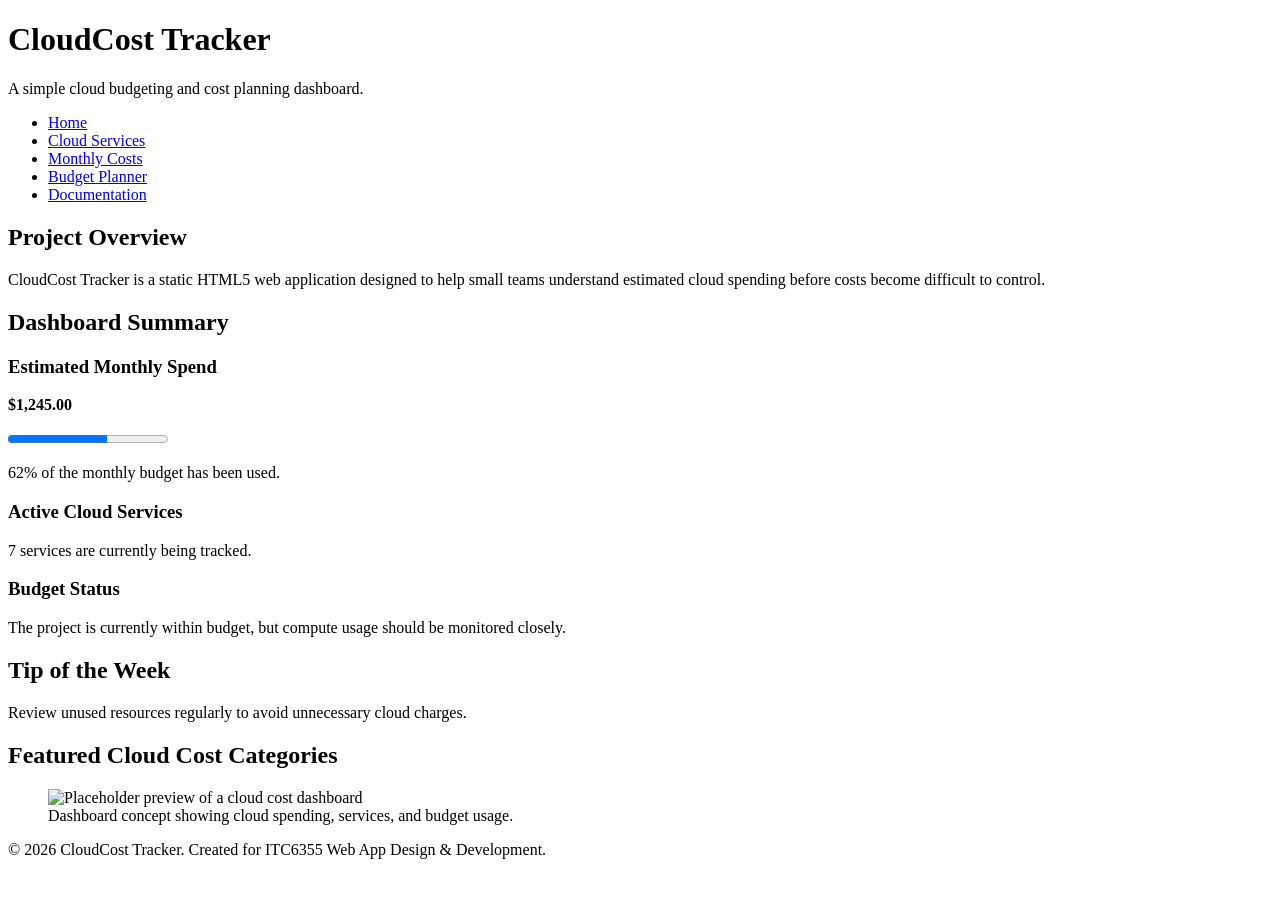
==== index.html @ 3f30b9d7 "Initial HTML5 project setup" ====
<!DOCTYPE html>
<html lang="en">
<head>
  <meta charset="UTF-8">
  <meta name="viewport" content="width=device-width, initial-scale=1.0">
  <meta name="description" content="CloudCost Tracker helps users view cloud services, budgets, and estimated monthly spending.">
  <title>CloudCost Tracker | Home</title>
</head>
<body>
  <header>
    <h1>CloudCost Tracker</h1>
    <p>A simple cloud budgeting and cost planning dashboard.</p>

    <nav aria-label="Main navigation">
      <ul>
        <li><a href="index.html">Home</a></li>
        <li><a href="services.html">Cloud Services</a></li>
        <li><a href="costs.html">Monthly Costs</a></li>
        <li><a href="budget.html">Budget Planner</a></li>
        <li><a href="documentation.html">Documentation</a></li>
      </ul>
    </nav>
  </header>

  <main>
    <section>
      <h2>Project Overview</h2>
      <p>
        CloudCost Tracker is a static HTML5 web application designed to help small teams understand
        estimated cloud spending before costs become difficult to control.
      </p>
    </section>

    <section>
      <h2>Dashboard Summary</h2>
      <article>
        <h3>Estimated Monthly Spend</h3>
        <p><strong>$1,245.00</strong></p>
        <progress value="62" max="100">62%</progress>
        <p>62% of the monthly budget has been used.</p>
      </article>

      <article>
        <h3>Active Cloud Services</h3>
        <p>7 services are currently being tracked.</p>
      </article>

      <article>
        <h3>Budget Status</h3>
        <p>The project is currently within budget, but compute usage should be monitored closely.</p>
      </article>
    </section>

    <aside>
      <h2>Tip of the Week</h2>
      <p>Review unused resources regularly to avoid unnecessary cloud charges.</p>
    </aside>

    <section>
      <h2>Featured Cloud Cost Categories</h2>
      <figure>
        <img src="https://via.placeholder.com/500x220?text=Cloud+Cost+Dashboard" alt="Placeholder preview of a cloud cost dashboard">
        <figcaption>Dashboard concept showing cloud spending, services, and budget usage.</figcaption>
      </figure>
    </section>
  </main>

  <footer>
    <p>&copy; 2026 CloudCost Tracker. Created for ITC6355 Web App Design &amp; Development.</p>
  </footer>
</body>
</html>
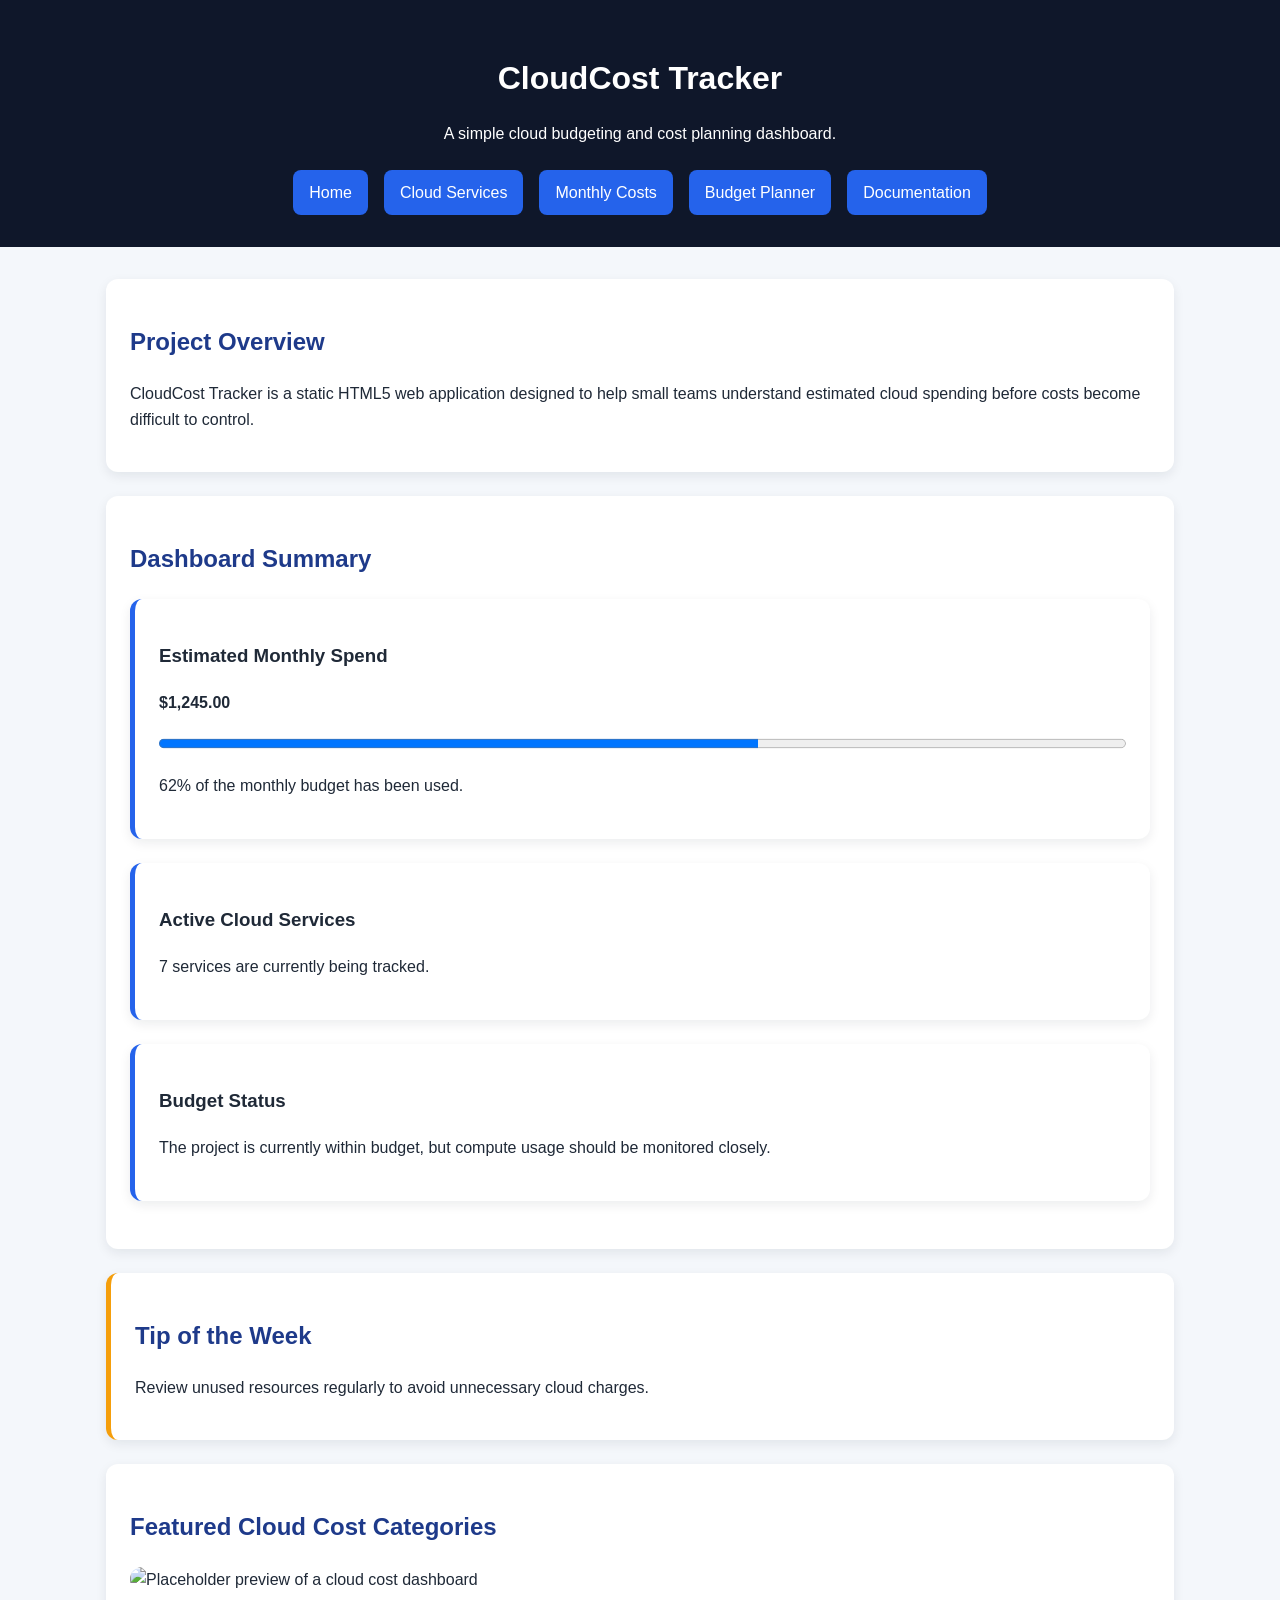
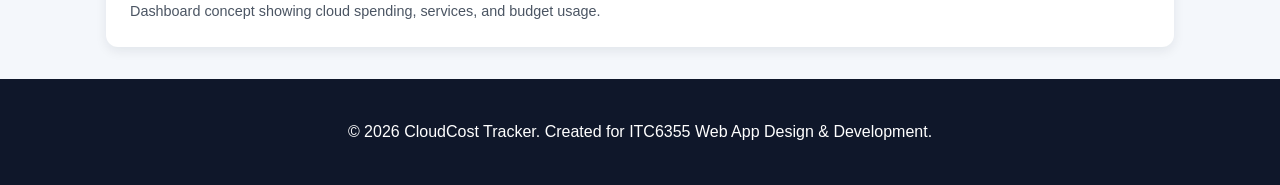
==== commit 15134abe: "Add CSS3 styling and responsive layout" ====
--- a/index.html
+++ b/index.html
@@ -5,6 +5,7 @@
   <meta name="viewport" content="width=device-width, initial-scale=1.0">
   <meta name="description" content="CloudCost Tracker helps users view cloud services, budgets, and estimated monthly spending.">
   <title>CloudCost Tracker | Home</title>
+  <link rel="stylesheet" href="assets/css/styles.css">
 </head>
 <body>
   <header>
--- a/assets/css/styles.css
+++ b/assets/css/styles.css
@@ -0,0 +1,199 @@
+* {
+  box-sizing: border-box;
+}
+
+body {
+  margin: 0;
+  font-family: Arial, Helvetica, sans-serif;
+  background-color: #f4f7fb;
+  color: #1f2937;
+  line-height: 1.6;
+}
+
+header {
+  background-color: #0f172a;
+  color: white;
+  padding: 2rem;
+  text-align: center;
+}
+
+header h1 {
+  margin-bottom: 0.5rem;
+}
+
+nav ul {
+  list-style: none;
+  padding: 0;
+  margin: 1.5rem 0 0;
+  display: flex;
+  justify-content: center;
+  gap: 1rem;
+  flex-wrap: wrap;
+}
+
+nav a {
+  color: white;
+  text-decoration: none;
+  background-color: #2563eb;
+  padding: 0.6rem 1rem;
+  border-radius: 8px;
+  display: inline-block;
+}
+
+nav a:hover {
+  background-color: #1d4ed8;
+}
+
+main {
+  max-width: 1100px;
+  margin: 2rem auto;
+  padding: 0 1rem;
+}
+
+section,
+article,
+aside,
+details {
+  background-color: white;
+  padding: 1.5rem;
+  margin-bottom: 1.5rem;
+  border-radius: 12px;
+  box-shadow: 0 4px 12px rgba(15, 23, 42, 0.08);
+}
+
+h2 {
+  color: #1e3a8a;
+}
+
+article {
+  border-left: 5px solid #2563eb;
+}
+
+aside {
+  border-left: 5px solid #f59e0b;
+}
+
+table {
+  width: 100%;
+  border-collapse: collapse;
+  margin-top: 1rem;
+  background-color: white;
+}
+
+caption {
+  font-weight: bold;
+  margin-bottom: 0.75rem;
+}
+
+th,
+td {
+  border: 1px solid #d1d5db;
+  padding: 0.8rem;
+  text-align: left;
+}
+
+th {
+  background-color: #1e3a8a;
+  color: white;
+}
+
+tr:nth-child(even) {
+  background-color: #f9fafb;
+}
+
+form {
+  max-width: 700px;
+}
+
+fieldset {
+  border: 1px solid #cbd5e1;
+  border-radius: 10px;
+  padding: 1.5rem;
+}
+
+legend {
+  font-weight: bold;
+  color: #1e3a8a;
+}
+
+label {
+  font-weight: bold;
+}
+
+input,
+select,
+textarea,
+button {
+  width: 100%;
+  padding: 0.7rem;
+  margin-top: 0.3rem;
+  border: 1px solid #cbd5e1;
+  border-radius: 8px;
+  font-size: 1rem;
+}
+
+button {
+  background-color: #2563eb;
+  color: white;
+  border: none;
+  cursor: pointer;
+  margin-top: 1rem;
+}
+
+button:hover {
+  background-color: #1d4ed8;
+}
+
+progress {
+  width: 100%;
+  height: 1.2rem;
+}
+
+figure {
+  margin: 0;
+}
+
+img {
+  max-width: 100%;
+  border-radius: 12px;
+}
+
+figcaption {
+  font-size: 0.9rem;
+  color: #4b5563;
+  margin-top: 0.5rem;
+}
+
+footer {
+  background-color: #0f172a;
+  color: white;
+  text-align: center;
+  padding: 1.5rem;
+  margin-top: 2rem;
+}
+
+@media (max-width: 700px) {
+  header {
+    padding: 1.5rem 1rem;
+  }
+
+  nav ul {
+    flex-direction: column;
+    align-items: center;
+  }
+
+  nav a {
+    width: 100%;
+    text-align: center;
+  }
+
+  main {
+    margin: 1rem auto;
+  }
+
+  th,
+  td {
+    font-size: 0.9rem;
+    padding: 0.6rem;
+  }
+}
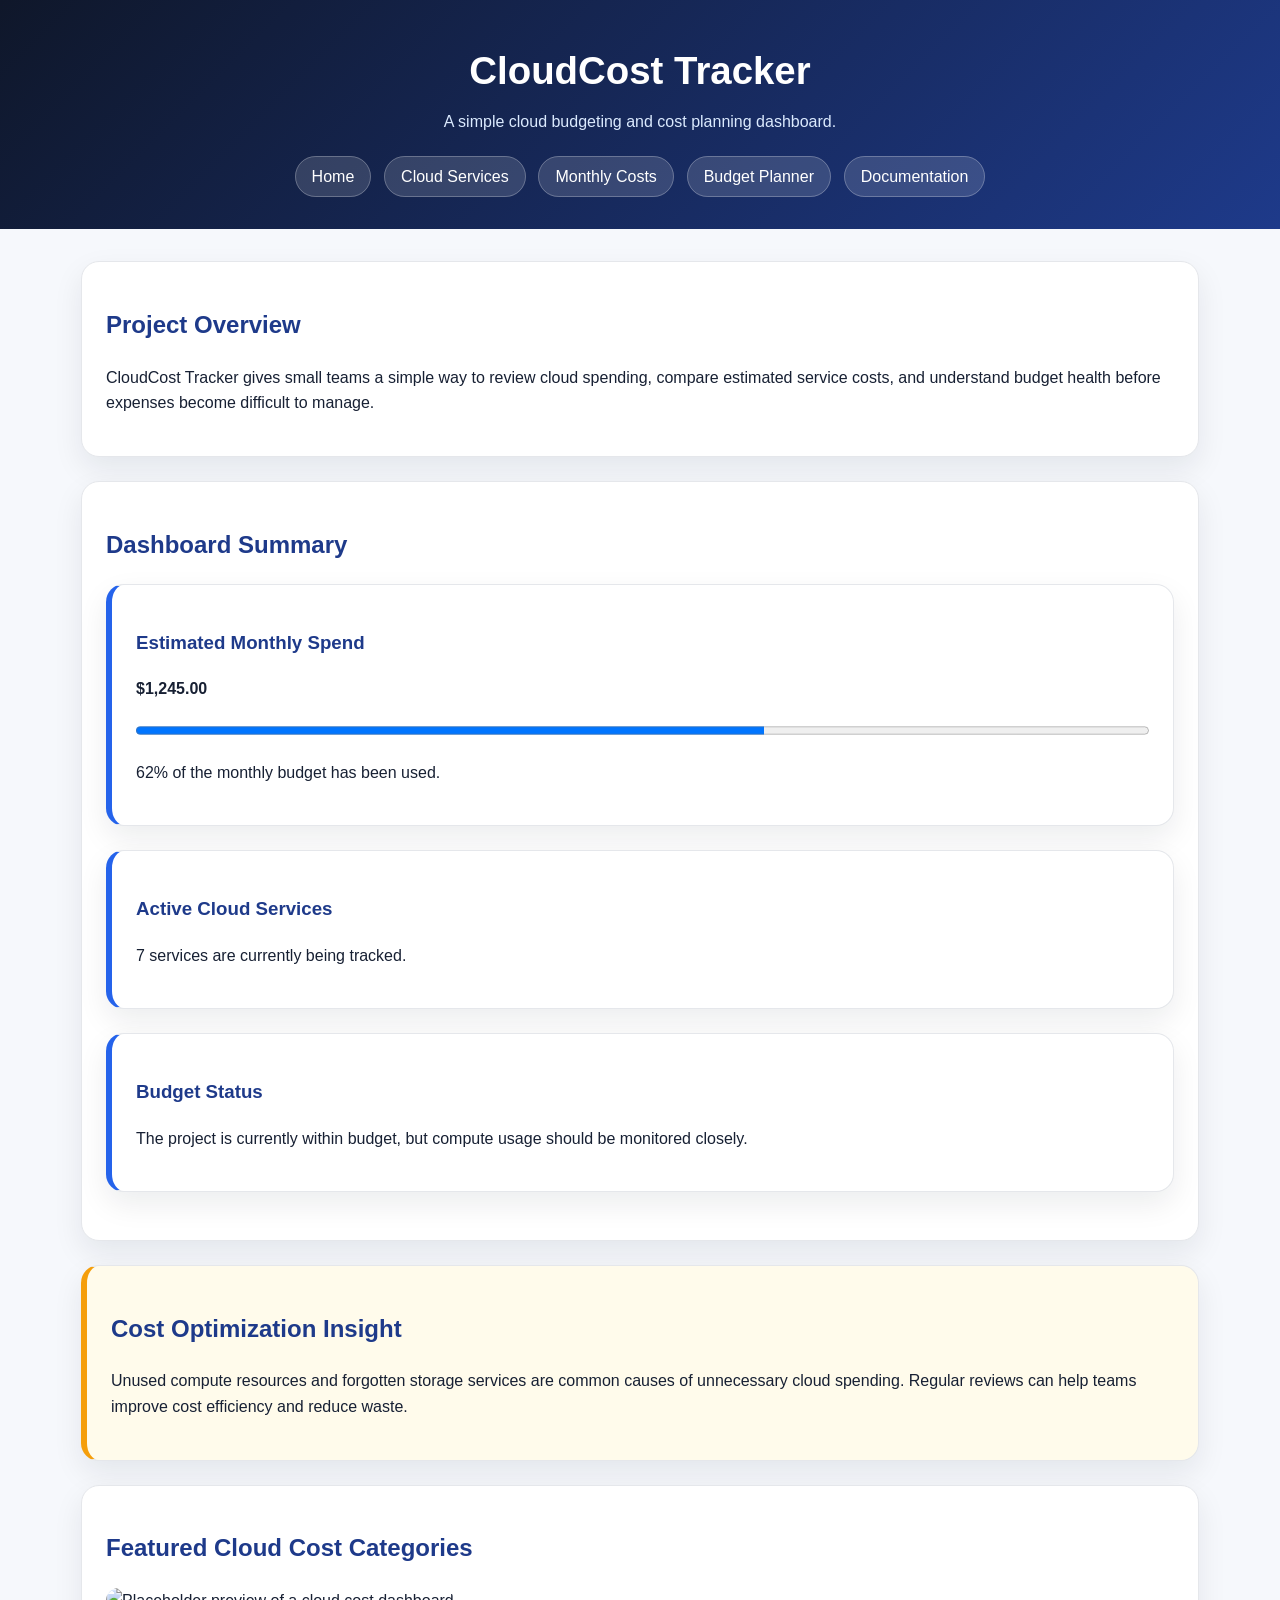
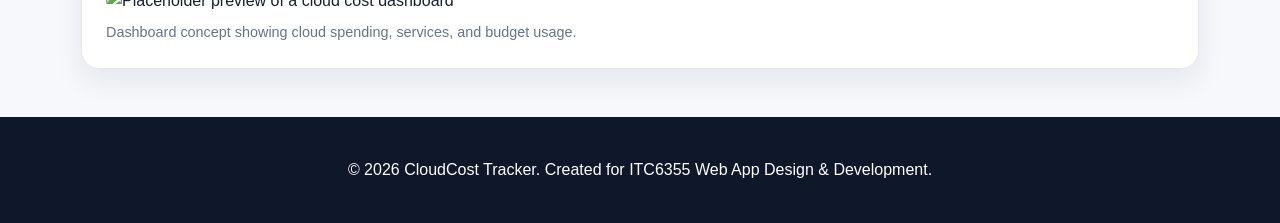
==== commit e8aa4bbd: "Enhance dashboard styling and update project documentation" ====
--- a/index.html
+++ b/index.html
@@ -27,8 +27,9 @@
     <section>
       <h2>Project Overview</h2>
       <p>
-        CloudCost Tracker is a static HTML5 web application designed to help small teams understand
-        estimated cloud spending before costs become difficult to control.
+        CloudCost Tracker gives small teams a simple way to review cloud spending,
+        compare estimated service costs, and understand budget health before expenses
+        become difficult to manage.
       </p>
     </section>
 
@@ -53,8 +54,9 @@
     </section>
 
     <aside>
-      <h2>Tip of the Week</h2>
-      <p>Review unused resources regularly to avoid unnecessary cloud charges.</p>
+      <h2>Cost Optimization Insight</h2>
+      <p>Unused compute resources and forgotten storage services are common causes of unnecessary cloud spending.
+         Regular reviews can help teams improve cost efficiency and reduce waste.</p>
     </aside>
 
     <section>
--- a/assets/css/styles.css
+++ b/assets/css/styles.css
@@ -5,47 +5,54 @@
 body {
   margin: 0;
   font-family: Arial, Helvetica, sans-serif;
-  background-color: #f4f7fb;
-  color: #1f2937;
+  background: #f6f8fc;
+  color: #172033;
   line-height: 1.6;
 }
 
 header {
-  background-color: #0f172a;
-  color: white;
-  padding: 2rem;
+  background: linear-gradient(135deg, #0f172a, #1e3a8a);
+  color: white;
+  padding: 2.5rem 1.5rem;
   text-align: center;
 }
 
 header h1 {
-  margin-bottom: 0.5rem;
+  margin: 0;
+  font-size: 2.4rem;
+}
+
+header p {
+  color: #dbeafe;
+  margin-top: 0.5rem;
 }
 
 nav ul {
   list-style: none;
   padding: 0;
-  margin: 1.5rem 0 0;
+  margin: 1.8rem 0 0;
   display: flex;
   justify-content: center;
-  gap: 1rem;
+  gap: 0.8rem;
   flex-wrap: wrap;
 }
 
 nav a {
   color: white;
   text-decoration: none;
-  background-color: #2563eb;
-  padding: 0.6rem 1rem;
-  border-radius: 8px;
-  display: inline-block;
+  padding: 0.7rem 1rem;
+  border-radius: 999px;
+  background: rgba(255, 255, 255, 0.14);
+  border: 1px solid rgba(255, 255, 255, 0.25);
 }
 
 nav a:hover {
-  background-color: #1d4ed8;
+  background: white;
+  color: #1e3a8a;
 }
 
 main {
-  max-width: 1100px;
+  max-width: 1150px;
   margin: 2rem auto;
   padding: 0 1rem;
 }
@@ -54,60 +61,69 @@
 article,
 aside,
 details {
-  background-color: white;
+  background: white;
+  border-radius: 18px;
   padding: 1.5rem;
   margin-bottom: 1.5rem;
-  border-radius: 12px;
-  box-shadow: 0 4px 12px rgba(15, 23, 42, 0.08);
-}
-
-h2 {
+  box-shadow: 0 12px 30px rgba(15, 23, 42, 0.08);
+  border: 1px solid #e5e7eb;
+}
+
+section h2,
+article h3,
+aside h2,
+details summary {
   color: #1e3a8a;
 }
 
 article {
-  border-left: 5px solid #2563eb;
+  border-left: 6px solid #2563eb;
 }
 
 aside {
-  border-left: 5px solid #f59e0b;
+  border-left: 6px solid #f59e0b;
+  background: #fffbeb;
+}
+
+progress {
+  width: 100%;
+  height: 1.1rem;
 }
 
 table {
   width: 100%;
   border-collapse: collapse;
+  overflow: hidden;
+  border-radius: 14px;
   margin-top: 1rem;
-  background-color: white;
+  background: white;
 }
 
 caption {
   font-weight: bold;
-  margin-bottom: 0.75rem;
+  margin-bottom: 0.8rem;
+  color: #374151;
 }
 
 th,
 td {
-  border: 1px solid #d1d5db;
-  padding: 0.8rem;
+  padding: 0.95rem;
+  border-bottom: 1px solid #e5e7eb;
   text-align: left;
 }
 
 th {
-  background-color: #1e3a8a;
+  background: #0f172a;
   color: white;
 }
 
 tr:nth-child(even) {
-  background-color: #f9fafb;
-}
-
-form {
-  max-width: 700px;
+  background: #f8fafc;
 }
 
 fieldset {
-  border: 1px solid #cbd5e1;
-  border-radius: 10px;
+  border: 1px solid #dbe3f0;
+  border-radius: 16px;
   padding: 1.5rem;
 }
 
@@ -125,28 +141,30 @@
 textarea,
 button {
   width: 100%;
-  padding: 0.7rem;
-  margin-top: 0.3rem;
+  padding: 0.8rem;
+  margin-top: 0.35rem;
   border: 1px solid #cbd5e1;
-  border-radius: 8px;
+  border-radius: 10px;
   font-size: 1rem;
 }
 
+input:focus,
+select:focus,
+textarea:focus {
+  outline: 3px solid #bfdbfe;
+  border-color: #2563eb;
+}
+
 button {
-  background-color: #2563eb;
+  background: #2563eb;
   color: white;
   border: none;
   cursor: pointer;
-  margin-top: 1rem;
+  font-weight: bold;
 }
 
 button:hover {
-  background-color: #1d4ed8;
-}
-
-progress {
-  width: 100%;
-  height: 1.2rem;
+  background: #1d4ed8;
 }
 
 figure {
@@ -155,45 +173,39 @@
 
 img {
   max-width: 100%;
-  border-radius: 12px;
+  border-radius: 16px;
 }
 
 figcaption {
+  color: #64748b;
   font-size: 0.9rem;
-  color: #4b5563;
   margin-top: 0.5rem;
 }
 
 footer {
-  background-color: #0f172a;
+  background: #0f172a;
   color: white;
   text-align: center;
   padding: 1.5rem;
-  margin-top: 2rem;
+  margin-top: 3rem;
 }
 
 @media (max-width: 700px) {
-  header {
-    padding: 1.5rem 1rem;
+  header h1 {
+    font-size: 1.9rem;
   }
 
   nav ul {
     flex-direction: column;
-    align-items: center;
   }
 
   nav a {
-    width: 100%;
-    text-align: center;
-  }
-
-  main {
-    margin: 1rem auto;
+    display: block;
   }
 
   th,
   td {
     font-size: 0.9rem;
-    padding: 0.6rem;
+    padding: 0.65rem;
   }
 }
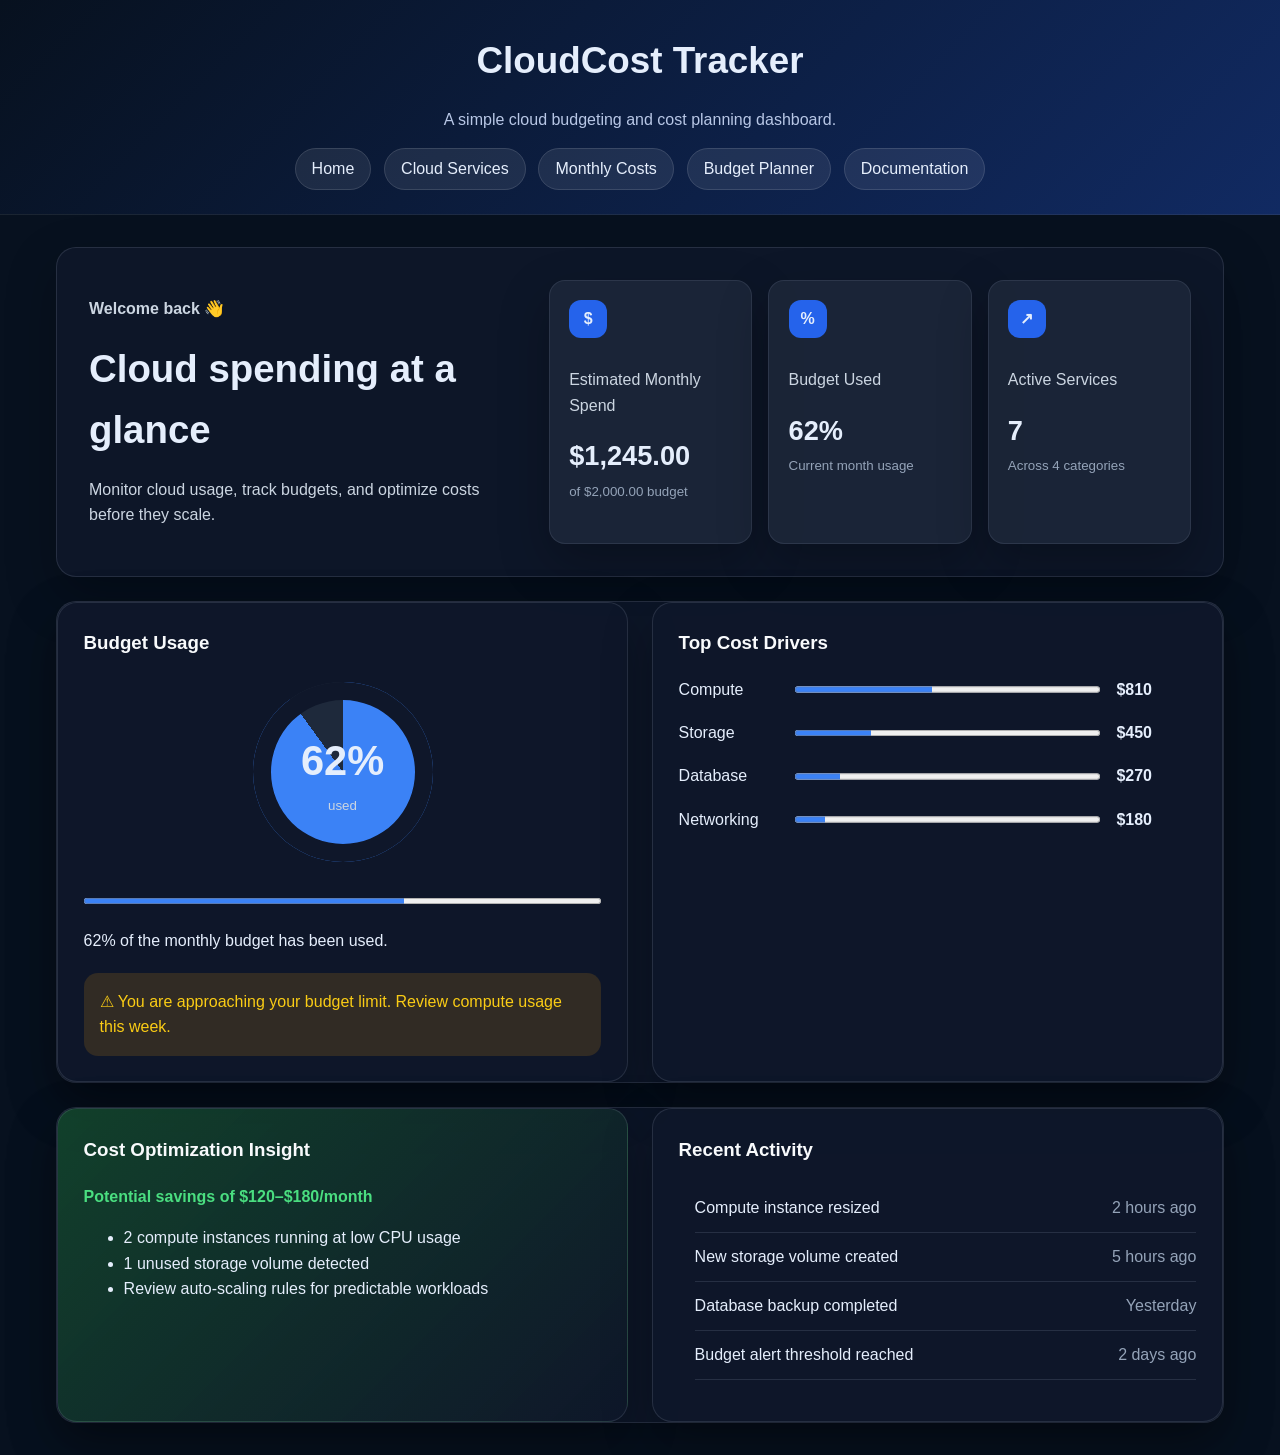
==== commit ab901771: "Redesign homepage dashboard" ====
--- a/index.html
+++ b/index.html
@@ -23,53 +23,104 @@
     </nav>
   </header>
 
-  <main>
-    <section>
-      <h2>Project Overview</h2>
-      <p>
-        CloudCost Tracker gives small teams a simple way to review cloud spending,
-        compare estimated service costs, and understand budget health before expenses
-        become difficult to manage.
-      </p>
-    </section>
+  <main class="dashboard-page">
+  <section class="hero-dashboard">
+    <div>
+      <p class="eyebrow">Welcome back 👋</p>
+      <h2>Cloud spending at a glance</h2>
+      <p>Monitor cloud usage, track budgets, and optimize costs before they scale.</p>
+    </div>
 
-    <section>
-      <h2>Dashboard Summary</h2>
+    <div class="hero-stats">
       <article>
-        <h3>Estimated Monthly Spend</h3>
-        <p><strong>$1,245.00</strong></p>
-        <progress value="62" max="100">62%</progress>
-        <p>62% of the monthly budget has been used.</p>
+        <span class="stat-icon">$</span>
+        <p>Estimated Monthly Spend</p>
+        <h3 id="totalSpend">$1,245.00</h3>
+        <small>of $2,000.00 budget</small>
       </article>
 
       <article>
-        <h3>Active Cloud Services</h3>
-        <p>7 services are currently being tracked.</p>
+        <span class="stat-icon">%</span>
+        <p>Budget Used</p>
+        <h3 id="budgetPercent">62%</h3>
+        <small>Current month usage</small>
       </article>
 
       <article>
-        <h3>Budget Status</h3>
-        <p>The project is currently within budget, but compute usage should be monitored closely.</p>
+        <span class="stat-icon">↗</span>
+        <p>Active Services</p>
+        <h3>7</h3>
+        <small>Across 4 categories</small>
       </article>
-    </section>
+    </div>
+  </section>
 
-    <aside>
-      <h2>Cost Optimization Insight</h2>
-      <p>Unused compute resources and forgotten storage services are common causes of unnecessary cloud spending.
-         Regular reviews can help teams improve cost efficiency and reduce waste.</p>
-    </aside>
+  <section class="dashboard-grid">
+    <article class="dashboard-card large-card">
+      <h3>Budget Usage</h3>
+      <div class="circle-wrap">
+        <div class="circle-progress">
+          <span id="circlePercent">62%</span>
+          <small>used</small>
+        </div>
+      </div>
 
-    <section>
-      <h2>Featured Cloud Cost Categories</h2>
-      <figure>
-        <img src="https://via.placeholder.com/500x220?text=Cloud+Cost+Dashboard" alt="Placeholder preview of a cloud cost dashboard">
-        <figcaption>Dashboard concept showing cloud spending, services, and budget usage.</figcaption>
-      </figure>
-    </section>
-  </main>
+      <progress id="budgetProgress" value="62" max="100"></progress>
+      <p id="budgetMessage">62% of the monthly budget has been used.</p>
 
-  <footer>
-    <p>&copy; 2026 CloudCost Tracker. Created for ITC6355 Web App Design &amp; Development.</p>
-  </footer>
-</body>
-</html>
+      <div class="warning-box">
+        ⚠ You are approaching your budget limit. Review compute usage this week.
+      </div>
+    </article>
+
+    <article class="dashboard-card">
+      <h3>Top Cost Drivers</h3>
+
+      <div class="cost-row">
+        <span>Compute</span>
+        <progress value="45" max="100"></progress>
+        <strong>$810</strong>
+      </div>
+
+      <div class="cost-row">
+        <span>Storage</span>
+        <progress value="25" max="100"></progress>
+        <strong>$450</strong>
+      </div>
+
+      <div class="cost-row">
+        <span>Database</span>
+        <progress value="15" max="100"></progress>
+        <strong>$270</strong>
+      </div>
+
+      <div class="cost-row">
+        <span>Networking</span>
+        <progress value="10" max="100"></progress>
+        <strong>$180</strong>
+      </div>
+    </article>
+  </section>
+
+  <section class="dashboard-grid two-column">
+    <article class="dashboard-card insight-card">
+      <h3>Cost Optimization Insight</h3>
+      <p class="green-text">Potential savings of $120–$180/month</p>
+      <ul>
+        <li>2 compute instances running at low CPU usage</li>
+        <li>1 unused storage volume detected</li>
+        <li>Review auto-scaling rules for predictable workloads</li>
+      </ul>
+    </article>
+
+    <article class="dashboard-card">
+      <h3>Recent Activity</h3>
+      <ul class="activity-list">
+        <li>Compute instance resized <span>2 hours ago</span></li>
+        <li>New storage volume created <span>5 hours ago</span></li>
+        <li>Database backup completed <span>Yesterday</span></li>
+        <li>Budget alert threshold reached <span>2 days ago</span></li>
+      </ul>
+    </article>
+  </section>
+</main>
--- a/assets/css/styles.css
+++ b/assets/css/styles.css
@@ -5,32 +5,31 @@
 body {
   margin: 0;
   font-family: Arial, Helvetica, sans-serif;
-  background: #f6f8fc;
-  color: #172033;
+  background: #07111f;
+  color: #e5eefc;
   line-height: 1.6;
 }
 
 header {
-  background: linear-gradient(135deg, #0f172a, #1e3a8a);
-  color: white;
-  padding: 2.5rem 1.5rem;
+  background: linear-gradient(135deg, #07111f, #112a62);
+  padding: 2rem;
   text-align: center;
+  border-bottom: 1px solid rgba(255,255,255,0.08);
 }
 
 header h1 {
   margin: 0;
-  font-size: 2.4rem;
+  font-size: 2.3rem;
 }
 
 header p {
-  color: #dbeafe;
-  margin-top: 0.5rem;
+  color: #b8c7e6;
 }
 
 nav ul {
   list-style: none;
   padding: 0;
-  margin: 1.8rem 0 0;
+  margin: 1.5rem 0 0;
   display: flex;
   justify-content: center;
   gap: 0.8rem;
@@ -38,102 +37,210 @@
 }
 
 nav a {
-  color: white;
+  color: #e5eefc;
   text-decoration: none;
   padding: 0.7rem 1rem;
   border-radius: 999px;
-  background: rgba(255, 255, 255, 0.14);
-  border: 1px solid rgba(255, 255, 255, 0.25);
-}
-
-nav a:hover {
-  background: white;
-  color: #1e3a8a;
+  background: rgba(255,255,255,0.08);
+  border: 1px solid rgba(255,255,255,0.12);
+}
+
+nav a:hover,
+nav a.active {
+  background: #3b82f6;
+  color: white;
 }
 
 main {
-  max-width: 1150px;
+  max-width: 1200px;
   margin: 2rem auto;
   padding: 0 1rem;
 }
 
+.hero-dashboard,
+.dashboard-card,
 section,
 article,
 aside,
 details {
-  background: white;
-  border-radius: 18px;
-  padding: 1.5rem;
+  background: rgba(15, 23, 42, 0.92);
+  border: 1px solid rgba(148, 163, 184, 0.18);
+  border-radius: 20px;
+  box-shadow: 0 20px 50px rgba(0,0,0,0.25);
+}
+
+.hero-dashboard {
+  padding: 2rem;
+  display: grid;
+  grid-template-columns: 1.2fr 1.8fr;
+  gap: 2rem;
   margin-bottom: 1.5rem;
-  box-shadow: 0 12px 30px rgba(15, 23, 42, 0.08);
-  border: 1px solid #e5e7eb;
-}
-
-section h2,
-article h3,
-aside h2,
-details summary {
-  color: #1e3a8a;
-}
-
-article {
-  border-left: 6px solid #2563eb;
-}
-
-aside {
-  border-left: 6px solid #f59e0b;
-  background: #fffbeb;
+}
+
+.eyebrow {
+  color: #93c5fd;
+  font-weight: bold;
+}
+
+.hero-dashboard h2 {
+  font-size: 2.4rem;
+  margin: 0.4rem 0;
+}
+
+.hero-dashboard p {
+  color: #cbd5e1;
+}
+
+.hero-stats {
+  display: grid;
+  grid-template-columns: repeat(3, 1fr);
+  gap: 1rem;
+  align-items: stretch;
+}
+
+.hero-stats article {
+  padding: 1.2rem;
+  background: rgba(30, 41, 59, 0.8);
+  border-radius: 16px;
+  border: 1px solid rgba(148, 163, 184, 0.15);
+}
+
+.stat-icon {
+  display: inline-flex;
+  width: 38px;
+  height: 38px;
+  align-items: center;
+  justify-content: center;
+  background: #2563eb;
+  border-radius: 12px;
+  font-weight: bold;
+  margin-bottom: 0.8rem;
+}
+
+.hero-stats h3 {
+  font-size: 1.7rem;
+  margin: 0;
+}
+
+.hero-stats small {
+  color: #94a3b8;
+}
+
+.dashboard-grid {
+  display: grid;
+  grid-template-columns: 1fr 1fr;
+  gap: 1.5rem;
+}
+
+.two-column {
+  margin-top: 1.5rem;
+}
+
+.dashboard-card {
+  padding: 1.6rem;
+}
+
+.dashboard-card h3 {
+  margin-top: 0;
+  color: #f8fafc;
+}
+
+.large-card {
+  min-height: 350px;
+}
+
+.circle-wrap {
+  display: flex;
+  justify-content: center;
+  margin: 1.5rem 0;
+}
+
+.circle-progress {
+  width: 180px;
+  height: 180px;
+  border-radius: 50%;
+  background: conic-gradient(#3b82f6 90%, #1e293b 0);
+  display: flex;
+  flex-direction: column;
+  align-items: center;
+  justify-content: center;
+  box-shadow: inset 0 0 0 18px #0f172a;
+}
+
+.circle-progress span {
+  font-size: 2.6rem;
+  font-weight: bold;
+}
+
+.circle-progress small {
+  color: #cbd5e1;
 }
 
 progress {
   width: 100%;
-  height: 1.1rem;
+  height: 0.8rem;
+  accent-color: #3b82f6;
+}
+
+.warning-box {
+  margin-top: 1.2rem;
+  padding: 1rem;
+  border-radius: 14px;
+  background: rgba(245, 158, 11, 0.15);
+  color: #facc15;
+}
+
+.cost-row {
+  display: grid;
+  grid-template-columns: 100px 1fr 80px;
+  gap: 1rem;
+  align-items: center;
+  margin-bottom: 1.1rem;
+}
+
+.insight-card {
+  background: linear-gradient(135deg, rgba(20,83,45,0.7), rgba(15,23,42,0.95));
+}
+
+.green-text {
+  color: #4ade80;
+  font-weight: bold;
+}
+
+.activity-list {
+  padding-left: 1rem;
+}
+
+.activity-list li {
+  display: flex;
+  justify-content: space-between;
+  border-bottom: 1px solid rgba(148, 163, 184, 0.18);
+  padding: 0.7rem 0;
+}
+
+.activity-list span {
+  color: #94a3b8;
 }
 
 table {
   width: 100%;
   border-collapse: collapse;
-  overflow: hidden;
-  border-radius: 14px;
-  margin-top: 1rem;
-  background: white;
-}
-
-caption {
-  font-weight: bold;
-  margin-bottom: 0.8rem;
-  color: #374151;
+  background: rgba(15, 23, 42, 0.9);
 }
 
 th,
 td {
-  padding: 0.95rem;
-  border-bottom: 1px solid #e5e7eb;
-  text-align: left;
+  padding: 0.9rem;
+  border-bottom: 1px solid rgba(148,163,184,0.18);
 }
 
 th {
-  background: #0f172a;
-  color: white;
-}
-
-tr:nth-child(even) {
-  background: #f8fafc;
-}
-
+  background: #111827;
+}
+
+form,
 fieldset {
-  border: 1px solid #dbe3f0;
-  border-radius: 16px;
-  padding: 1.5rem;
-}
-
-legend {
-  font-weight: bold;
-  color: #1e3a8a;
-}
-
-label {
-  font-weight: bold;
+  max-width: 800px;
 }
 
 input,
@@ -143,69 +250,32 @@
   width: 100%;
   padding: 0.8rem;
   margin-top: 0.35rem;
-  border: 1px solid #cbd5e1;
   border-radius: 10px;
-  font-size: 1rem;
-}
-
-input:focus,
-select:focus,
-textarea:focus {
-  outline: 3px solid #bfdbfe;
-  border-color: #2563eb;
+  border: 1px solid #334155;
 }
 
 button {
   background: #2563eb;
   color: white;
-  border: none;
+  font-weight: bold;
   cursor: pointer;
-  font-weight: bold;
-}
-
-button:hover {
-  background: #1d4ed8;
-}
-
-figure {
-  margin: 0;
-}
-
-img {
-  max-width: 100%;
-  border-radius: 16px;
-}
-
-figcaption {
-  color: #64748b;
-  font-size: 0.9rem;
-  margin-top: 0.5rem;
 }
 
 footer {
-  background: #0f172a;
-  color: white;
   text-align: center;
   padding: 1.5rem;
-  margin-top: 3rem;
-}
-
-@media (max-width: 700px) {
-  header h1 {
-    font-size: 1.9rem;
+  color: #94a3b8;
+  border-top: 1px solid rgba(255,255,255,0.08);
+}
+
+@media (max-width: 850px) {
+  .hero-dashboard,
+  .dashboard-grid,
+  .hero-stats {
+    grid-template-columns: 1fr;
   }
 
-  nav ul {
-    flex-direction: column;
-  }
-
-  nav a {
-    display: block;
-  }
-
-  th,
-  td {
-    font-size: 0.9rem;
-    padding: 0.65rem;
+  .cost-row {
+    grid-template-columns: 1fr;
   }
 }
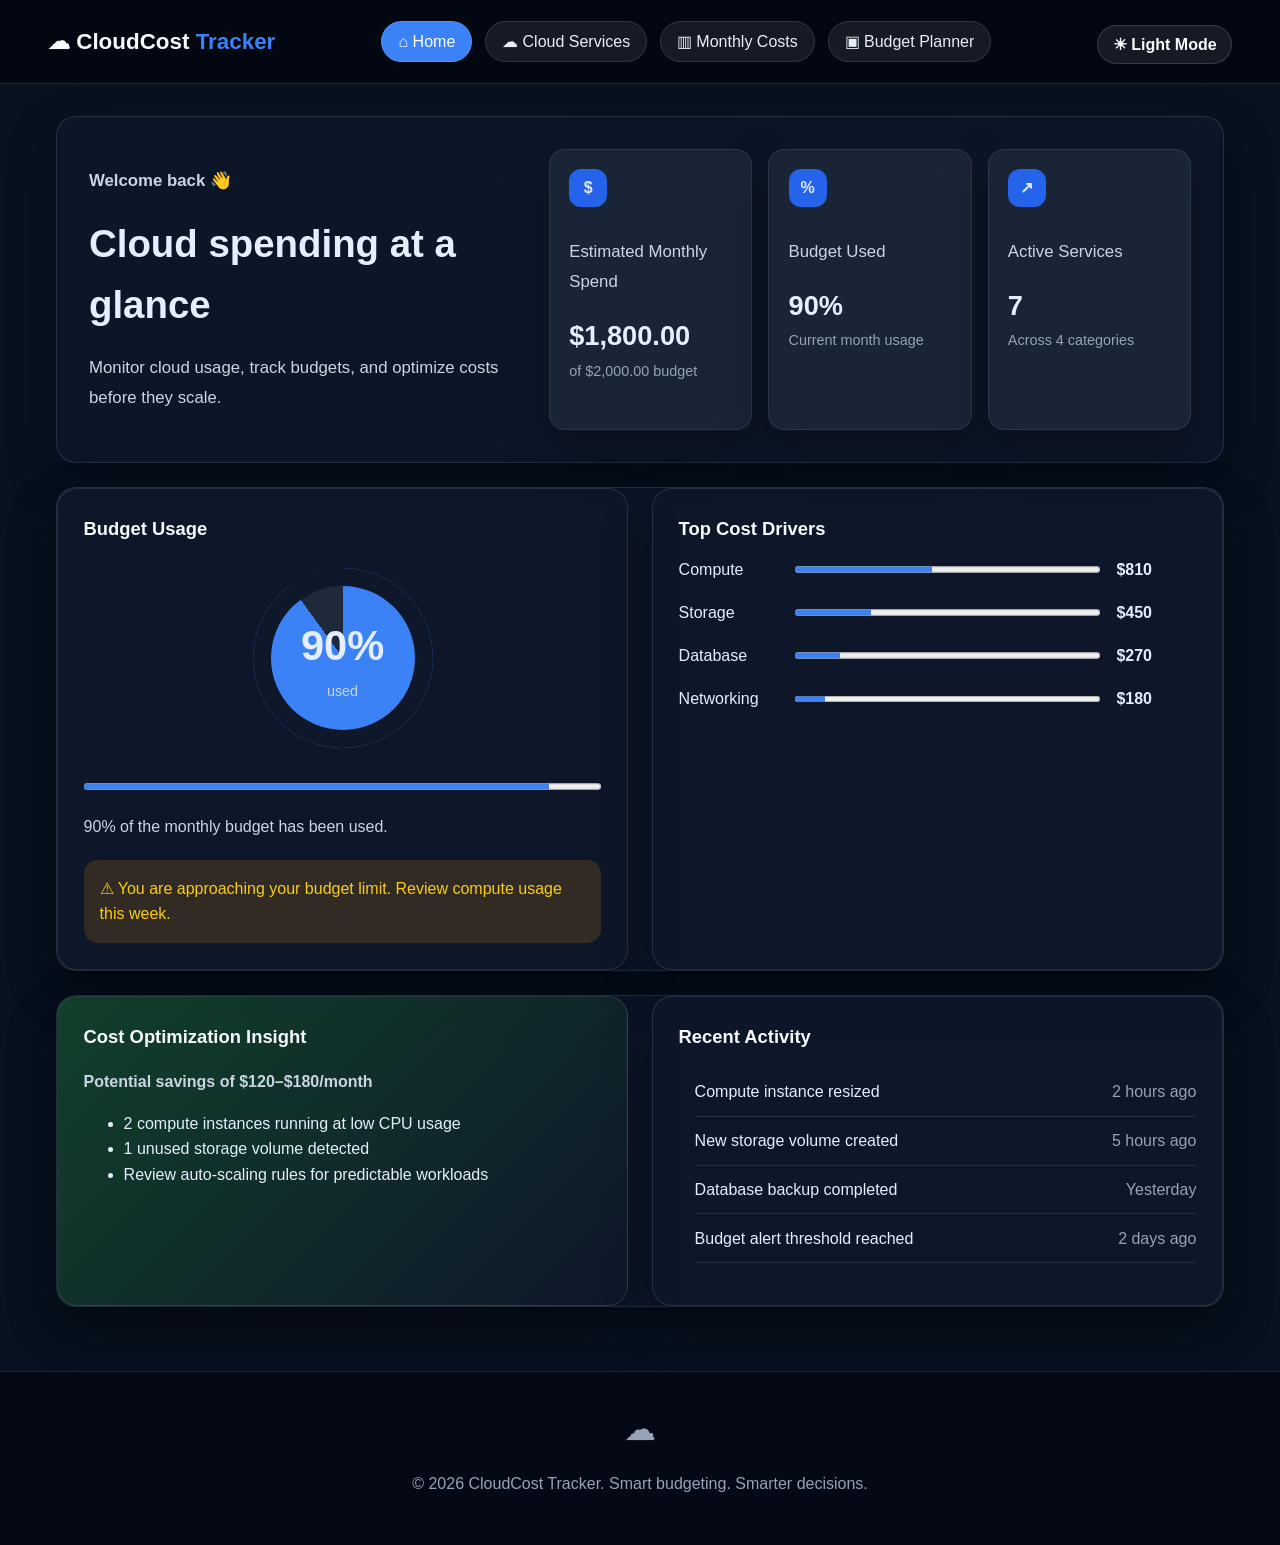
==== commit a04742d2: "Week 4 JavaScript enhancements and UI redesign" ====
--- a/index.html
+++ b/index.html
@@ -8,20 +8,25 @@
   <link rel="stylesheet" href="assets/css/styles.css">
 </head>
 <body>
-  <header>
-    <h1>CloudCost Tracker</h1>
-    <p>A simple cloud budgeting and cost planning dashboard.</p>
+  <header class="app-header">
 
-    <nav aria-label="Main navigation">
-      <ul>
-        <li><a href="index.html">Home</a></li>
-        <li><a href="services.html">Cloud Services</a></li>
-        <li><a href="costs.html">Monthly Costs</a></li>
-        <li><a href="budget.html">Budget Planner</a></li>
-        <li><a href="documentation.html">Documentation</a></li>
-      </ul>
-    </nav>
-  </header>
+  <div class="brand">
+    ☁ CloudCost <span>Tracker</span>
+  </div>
+
+  <nav aria-label="Main navigation">
+    
+    <ul>
+      <li><a href="index.html">⌂ Home</a></li>
+      <li><a href="services.html">☁ Cloud Services</a></li>
+      <li><a href="costs.html">▥ Monthly Costs</a></li>
+      <li><a href="budget.html">▣ Budget Planner</a></li>
+    </ul>
+  </nav>
+  <button id="themeToggle" class="theme-toggle" type="button">
+    ☀ Light Mode
+  </button>
+</header>
 
   <main class="dashboard-page">
   <section class="hero-dashboard">
@@ -123,4 +128,12 @@
       </ul>
     </article>
   </section>
-</main>+</main>
+  <footer class="site-footer">
+    <p class="footer-logo">☁</p>
+    <p>&copy; 2026 CloudCost Tracker. Smart budgeting. Smarter decisions.</p>
+  </footer>
+
+  <script src="assets/js/script.js"></script>
+</body>
+</html>
--- a/assets/css/styles.css
+++ b/assets/css/styles.css
@@ -278,4 +278,709 @@
   .cost-row {
     grid-template-columns: 1fr;
   }
+}
+.app-header {
+  min-height: 84px;
+  padding: 0 3rem;
+  display: flex;
+  align-items: center;
+  justify-content: space-between;
+  text-align: left;
+  background: rgba(3, 7, 18, 0.96);
+  border-bottom: 1px solid rgba(59, 130, 246, 0.25);
+}
+
+.brand {
+  font-size: 1.4rem;
+  font-weight: 800;
+  color: #f8fafc;
+}
+
+.brand span {
+  color: #3b82f6;
+}
+
+.app-header nav ul {
+  margin: 0;
+}
+
+.planner-page {
+  max-width: 900px;
+  margin: 0 auto;
+  padding: 3rem 1rem;
+}
+
+.planner-hero {
+  text-align: center;
+  background: transparent;
+  border: none;
+  box-shadow: none;
+  margin-bottom: 2rem;
+}
+
+.planner-hero h1 {
+  font-size: 3rem;
+  margin: 0;
+  color: #f8fafc;
+}
+
+.planner-hero span {
+  display: block;
+  width: 48px;
+  height: 3px;
+  background: #3b82f6;
+  margin: 1rem auto;
+  border-radius: 999px;
+}
+
+.planner-hero p {
+  color: #94a3b8;
+  font-size: 1.1rem;
+}
+
+.planner-card {
+  background: rgba(15, 23, 42, 0.88);
+  border: 1px solid rgba(148, 163, 184, 0.2);
+  border-radius: 24px;
+  padding: 2.4rem;
+  box-shadow: 0 28px 70px rgba(0, 0, 0, 0.35);
+}
+
+.planner-card-header {
+  text-align: center;
+  border-bottom: 1px solid rgba(148, 163, 184, 0.18);
+  margin-bottom: 1.8rem;
+  padding-bottom: 1.8rem;
+}
+
+.planner-icon {
+  width: 52px;
+  height: 52px;
+  margin: 0 auto 1rem;
+  display: grid;
+  place-items: center;
+  border-radius: 50%;
+  background: rgba(37, 99, 235, 0.28);
+  color: #93c5fd;
+  font-size: 1.4rem;
+}
+
+.planner-card-header h2 {
+  margin: 0;
+  color: #f8fafc;
+  font-size: 1.7rem;
+}
+
+.planner-card-header p {
+  max-width: 560px;
+  margin: 0.7rem auto 0;
+  color: #94a3b8;
+}
+
+.planner-card fieldset {
+  border: none;
+  padding: 0;
+  max-width: none;
+}
+
+.planner-card legend {
+  display: none;
+}
+
+.form-grid {
+  display: grid;
+  grid-template-columns: 1fr 1fr;
+  gap: 1.1rem 1.4rem;
+}
+
+.form-grid p {
+  margin: 0;
+}
+
+.full-width {
+  grid-column: 1 / -1;
+}
+
+.planner-card label {
+  display: block;
+  margin-bottom: 0.45rem;
+  color: #e2e8f0;
+  font-weight: 700;
+}
+
+.planner-card input,
+.planner-card select,
+.planner-card textarea {
+  background: rgba(2, 6, 23, 0.7);
+  color: #f8fafc;
+  border: 1px solid rgba(148, 163, 184, 0.25);
+  border-radius: 12px;
+  padding: 0.95rem 1rem;
+}
+
+.planner-card input::placeholder,
+.planner-card textarea::placeholder {
+  color: #64748b;
+}
+
+.planner-card input:focus,
+.planner-card select:focus,
+.planner-card textarea:focus {
+  outline: none;
+  border-color: #3b82f6;
+  box-shadow: 0 0 0 4px rgba(59, 130, 246, 0.18);
+}
+
+.button-row {
+  display: grid;
+  grid-template-columns: 1fr 1fr;
+  gap: 1.2rem;
+  margin-top: 1.6rem;
+}
+
+.primary-btn,
+.secondary-btn {
+  padding: 1rem;
+  border-radius: 12px;
+  font-weight: 800;
+}
+
+.primary-btn {
+  background: linear-gradient(135deg, #2563eb, #3b82f6);
+}
+
+.secondary-btn {
+  background: transparent;
+  border: 1px solid rgba(148, 163, 184, 0.28);
+  color: #e2e8f0;
+}
+
+.secondary-btn:hover {
+  background: rgba(148, 163, 184, 0.1);
+}
+
+.form-message {
+  margin-top: 1rem;
+  padding: 0.9rem;
+  border-radius: 12px;
+  font-weight: 700;
+  text-align: center;
+}
+
+.form-message:empty {
+  display: none;
+}
+
+.form-message.success {
+  background: rgba(34, 197, 94, 0.15);
+  color: #4ade80;
+}
+
+.form-message.error {
+  background: rgba(239, 68, 68, 0.15);
+  color: #f87171;
+}
+
+@media (max-width: 760px) {
+  .app-header {
+    flex-direction: column;
+    gap: 1rem;
+    padding: 1.2rem;
+  }
+
+  .form-grid,
+  .button-row {
+    grid-template-columns: 1fr;
+  }
+
+  .planner-hero h1 {
+    font-size: 2.3rem;
+  }
+
+  .planner-card {
+    padding: 1.5rem;
+  }
+}
+.page-hero {
+  text-align: center;
+  background: transparent;
+  border: none;
+  box-shadow: none;
+  margin-bottom: 2rem;
+}
+
+.page-hero h1 {
+  font-size: 2.8rem;
+  margin: 0.3rem 0;
+  color: #f8fafc;
+}
+
+.page-hero p {
+  color: #94a3b8;
+}
+
+.services-page,
+.cost-page {
+  max-width: 1100px;
+}
+
+.service-grid,
+.cost-summary-grid {
+  display: grid;
+  grid-template-columns: repeat(auto-fit, minmax(220px, 1fr));
+  gap: 1.2rem;
+  margin-bottom: 1.5rem;
+}
+
+.service-card,
+.mini-stat {
+  background: rgba(15, 23, 42, 0.9);
+  border: 1px solid rgba(148, 163, 184, 0.18);
+  border-radius: 20px;
+  padding: 1.5rem;
+  box-shadow: 0 20px 45px rgba(0, 0, 0, 0.25);
+}
+
+.service-card:hover,
+.mini-stat:hover {
+  transform: translateY(-4px);
+  transition: 0.25s ease;
+  border-color: rgba(59, 130, 246, 0.5);
+}
+
+.service-icon {
+  width: 44px;
+  height: 44px;
+  display: grid;
+  place-items: center;
+  border-radius: 14px;
+  background: rgba(37, 99, 235, 0.25);
+  color: #93c5fd;
+  margin-bottom: 1rem;
+  font-size: 1.3rem;
+}
+
+.service-card h3,
+.mini-stat h3 {
+  color: #f8fafc;
+  margin: 0.4rem 0;
+}
+
+.service-card p,
+.service-card small,
+.mini-stat p,
+.mini-stat small {
+  color: #94a3b8;
+}
+
+.modern-table {
+  overflow-x: auto;
+  border-radius: 16px;
+  border: 1px solid rgba(148, 163, 184, 0.18);
+}
+
+.modern-table table {
+  margin: 0;
+}
+
+.status {
+  padding: 0.35rem 0.7rem;
+  border-radius: 999px;
+  font-size: 0.85rem;
+  font-weight: bold;
+}
+
+.status.good {
+  background: rgba(34, 197, 94, 0.16);
+  color: #4ade80;
+}
+
+.status.warning {
+  background: rgba(245, 158, 11, 0.16);
+  color: #facc15;
+}
+
+details {
+  margin-top: 1rem;
+  background: rgba(2, 6, 23, 0.4);
+}
+
+details summary {
+  cursor: pointer;
+  color: #f8fafc;
+  font-weight: bold;
+}
+
+@media (max-width: 900px) {
+  .service-grid,
+  .cost-summary-grid {
+    grid-template-columns: 1fr 1fr;
+  }
+}
+
+@media (max-width: 600px) {
+  .service-grid,
+  .cost-summary-grid {
+    grid-template-columns: 1fr;
+  }
+
+  .page-hero h1 {
+    font-size: 2.2rem;
+  }
+}
+html {
+  font-size: 16px;
+}
+
+body {
+  min-height: 100vh;
+}
+
+.site-footer {
+  margin-top: 4rem;
+  padding: 2rem 1rem;
+  text-align: center;
+  color: #94a3b8;
+  border-top: 1px solid rgba(148, 163, 184, 0.18);
+  background: rgba(3, 7, 18, 0.75);
+}
+
+.footer-logo {
+  font-size: 2rem;
+  margin: 0 0 0.5rem;
+}
+
+p,
+li,
+td,
+th,
+label,
+input,
+select,
+textarea,
+button {
+  font-size: 1rem;
+}
+
+small {
+  font-size: 0.9rem;
+}
+
+.dashboard-card,
+.planner-card,
+.service-card,
+.mini-stat {
+  color: #e5eefc;
+}
+
+.alert-box {
+  margin-top: 1rem;
+  padding: 1rem;
+  border-radius: 14px;
+  border: 1px solid rgba(250, 204, 21, 0.25);
+  background: rgba(245, 158, 11, 0.14);
+  color: #fde68a;
+  font-weight: 700;
+}
+
+.success-box {
+  margin-top: 1rem;
+  padding: 1rem;
+  border-radius: 14px;
+  border: 1px solid rgba(74, 222, 128, 0.25);
+  background: rgba(34, 197, 94, 0.12);
+  color: #86efac;
+  font-weight: 700;
+}
+
+@media (prefers-reduced-motion: reduce) {
+  * {
+    scroll-behavior: auto;
+    transition: none !important;
+  }
+}
+/* Dashboard Typography */
+
+.dashboard-card h2 {
+  font-size: 2.25rem;
+  line-height: 1.2;
+  margin-bottom: 1rem;
+  color: #f8fafc;
+}
+
+.dashboard-card p {
+  font-size: 1rem;
+  line-height: 1.7;
+  color: #cbd5e1;
+}
+
+.dashboard-card h3 {
+  font-size: 1.15rem;
+  margin-bottom: 0.8rem;
+}
+
+.hero-dashboard p {
+  font-size: 1.05rem;
+  line-height: 1.8;
+}
+input,
+select,
+textarea,
+button,
+a {
+  font-size: 1rem;
+}
+
+input:focus,
+select:focus,
+textarea:focus,
+button:focus,
+a:focus {
+  outline: 3px solid #60a5fa;
+  outline-offset: 3px;
+}
+/* Fix Chrome autofill white background */
+input:-webkit-autofill,
+input:-webkit-autofill:hover,
+input:-webkit-autofill:focus,
+textarea:-webkit-autofill,
+select:-webkit-autofill {
+  -webkit-text-fill-color: #f8fafc;
+  -webkit-box-shadow: 0 0 0 1000px #020617 inset;
+  transition: background-color 9999s ease-in-out 0s;
+}
+.service-count {
+  display: inline-block;
+  background: rgba(59, 130, 246, 0.15);
+  color: #60a5fa;
+  padding: 0.45rem 0.9rem;
+  border-radius: 999px;
+  font-size: 0.95rem;
+  font-weight: 700;
+  margin-top: 1rem;
+}
+
+.status-good,
+.status-warning,
+.status-info {
+  display: inline-block;
+  padding: 0.25rem 0.65rem;
+  border-radius: 999px;
+  font-weight: 700;
+  margin-left: 0.25rem;
+}
+
+.status-good {
+  background: rgba(34, 197, 94, 0.15);
+  color: #4ade80;
+}
+
+.status-warning {
+  background: rgba(245, 158, 11, 0.16);
+  color: #fbbf24;
+}
+
+.status-info {
+  background: rgba(59, 130, 246, 0.16);
+  color: #60a5fa;
+}
+
+.section-intro {
+  color: #94a3b8;
+  margin-top: -0.4rem;
+  margin-bottom: 1.4rem;
+}
+
+.service-details-card details {
+  border: 1px solid rgba(148, 163, 184, 0.18);
+  border-radius: 14px;
+  padding: 1rem;
+}
+
+.service-details-card details p {
+  color: #cbd5e1;
+  margin-bottom: 0;
+}
+.theme-toggle {
+  width: auto;
+  padding: 0.55rem 0.9rem;
+  border-radius: 999px;
+  border: 1px solid rgba(148, 163, 184, 0.25);
+  background: rgba(255, 255, 255, 0.08);
+  color: #f8fafc;
+  font-weight: 700;
+}
+
+.light-mode {
+  background: #f4f7fb;
+  color: #172033;
+}
+
+.light-mode .app-header,
+.light-mode footer {
+  background: white;
+  color: #172033;
+  border-color: #dbe3f0;
+}
+
+.light-mode .brand,
+.light-mode h1,
+.light-mode h2,
+.light-mode h3 {
+  color: #172033;
+}
+
+.light-mode .dashboard-card,
+.light-mode .planner-card,
+.light-mode .service-card,
+.light-mode .mini-stat,
+.light-mode details {
+  background: white;
+  color: #172033;
+  border-color: #dbe3f0;
+}
+
+.light-mode p,
+.light-mode li,
+.light-mode small,
+.light-mode label,
+.light-mode td,
+.light-mode th {
+  color: #334155;
+}
+
+.light-mode input,
+.light-mode select,
+.light-mode textarea {
+  background: white;
+  color: #172033;
+  border-color: #cbd5e1;
+}
+
+.light-mode nav a {
+  color: #172033;
+  background: #eef2ff;
+}
+
+.light-mode nav a.active,
+.light-mode nav a:hover {
+  background: #2563eb;
+  color: white;
+}
+/* ==========================
+   LIGHT MODE FIXES
+========================== */
+
+body.light-mode .modern-table table {
+  background: #ffffff;
+  color: #1e293b;
+}
+
+body.light-mode .modern-table th {
+  background: #f1f5f9;
+  color: #1e293b;
+}
+
+body.light-mode .modern-table td,
+body.light-mode .modern-table tfoot th {
+  color: #334155;
+  border-color: #e2e8f0;
+}
+
+body.light-mode details {
+  background: #ffffff;
+  border: 1px solid #dbe4f0;
+}
+
+body.light-mode summary {
+  color: #1e293b;
+  font-weight: 600;
+}
+
+body.light-mode details p {
+  color: #475569;
+}
+
+body.light-mode .dashboard-card {
+  background: #ffffff;
+  color: #1e293b;
+}
+
+body.light-mode .dashboard-card h2,
+body.light-mode .dashboard-card h3 {
+  color: #0f172a;
+}
+
+body.light-mode .service-card {
+  background: #ffffff;
+  color: #1e293b;
+}
+
+body.light-mode .service-card p {
+  color: #475569;
+}
+
+body.light-mode .mini-stat {
+  background: #ffffff;
+  color: #1e293b;
+}
+
+body.light-mode .insight-card {
+  background: linear-gradient(
+    135deg,
+    #ecfdf5,
+    #f0fdf4
+  );
+}
+/* HOME PAGE LIGHT MODE */
+
+body.light-mode .hero-dashboard {
+  background: #ffffff;
+  border: 1px solid #dbe4f0;
+}
+
+body.light-mode .hero-dashboard h2,
+body.light-mode .hero-dashboard p,
+body.light-mode .hero-dashboard .eyebrow {
+  color: #1e293b;
+}
+
+body.light-mode .hero-stats article {
+  background: #ffffff;
+  border: 1px solid #dbe4f0;
+}
+
+body.light-mode .hero-stats h3,
+body.light-mode .hero-stats p,
+body.light-mode .hero-stats small {
+  color: #1e293b;
+}
+
+body.light-mode .dashboard-card {
+  background: #ffffff;
+  border: 1px solid #dbe4f0;
+}
+
+body.light-mode .dashboard-card h3,
+body.light-mode .dashboard-card p,
+body.light-mode .dashboard-card li {
+  color: #1e293b;
+}
+
+body.light-mode .activity-list span {
+  color: #64748b;
+}
+
+body.light-mode .circle-progress {
+  background: #3b82f6;
+  color: white;
+}
+
+body.light-mode .warning-box {
+  background: #fff7ed;
+  color: #c2410c;
+}
+
+body.light-mode .green-text {
+  color: #16a34a;
 }
